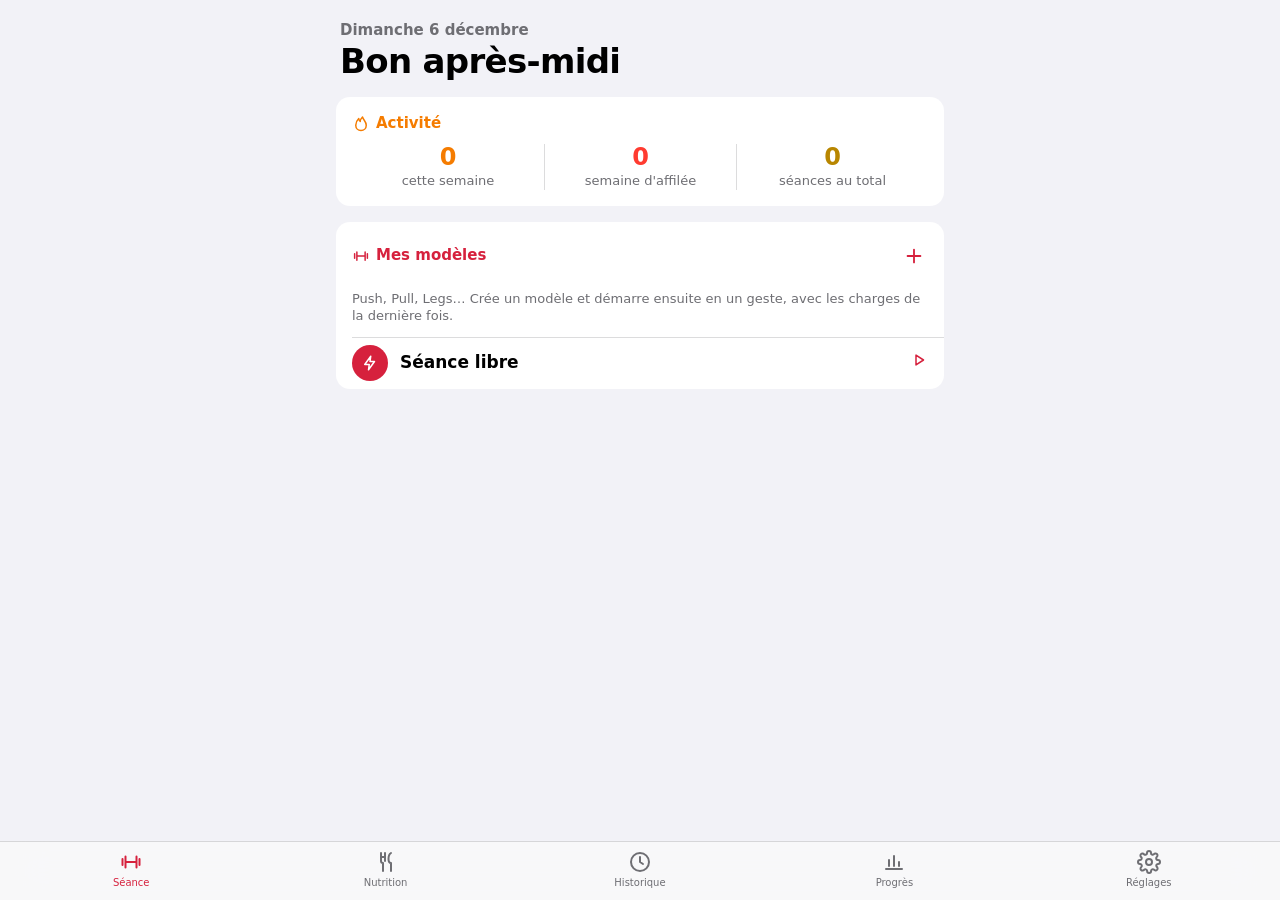
==== app/index.html @ 99da2cd0 "Add the Musculation web app in app/ Installable, offline web version of the workout side: templates," ====
<!doctype html>
<html lang="fr" data-theme="light">
<head>
  <meta charset="utf-8">
  <meta name="viewport" content="width=device-width, initial-scale=1, viewport-fit=cover">
  <title>Musculation</title>
  <meta name="description" content="Séances, progression et sauvegardes, sur ton téléphone.">
  <meta name="theme-color" content="#f2f2f7">
  <meta name="apple-mobile-web-app-capable" content="yes">
  <meta name="mobile-web-app-capable" content="yes">
  <meta name="apple-mobile-web-app-status-bar-style" content="default">
  <meta name="apple-mobile-web-app-title" content="Musculation">
  <link rel="manifest" href="manifest.webmanifest">
  <link rel="icon" href="icons/icon-192.png" type="image/png">
  <link rel="apple-touch-icon" href="icons/apple-touch-icon.png">
  <link rel="stylesheet" href="css/app.css">
  <script type="module" src="js/app.js"></script>
</head>
<body>
  <p class="loading">Chargement…</p>
  <noscript>Musculation a besoin de JavaScript.</noscript>
</body>
</html>
---- app/css/app.css ----
/* Light, grouped, Apple-style: system font, grouped background, white cards. */
:root {
  --bg: #f2f2f7;
  --card: #ffffff;
  --field: #f2f2f7;
  --ink: #000000;
  --secondary: #6e6e73;
  --tertiary: #c7c7cc;
  --separator: rgba(60, 60, 67, 0.18);
  --accent: #d6213d;
  --accent-soft: rgba(214, 33, 61, 0.12);
  --red: #ff3b30;
  --orange: #f57c00;
  --yellow-ink: #b88600;
  --green: #248a3d;
  --blue: #007aff;
  --purple: #8944ab;
  --bar: rgba(249, 249, 249, 0.82);
  --radius: 14px;
  --shadow-float: 0 8px 30px rgba(0, 0, 0, 0.12);
  color-scheme: light;
}

:root[data-theme="dark"] {
  --bg: #000000;
  --card: #1c1c1e;
  --field: #2c2c2e;
  --ink: #ffffff;
  --secondary: #98989f;
  --tertiary: #48484a;
  --separator: rgba(84, 84, 88, 0.6);
  --accent: #ff4d63;
  --accent-soft: rgba(255, 77, 99, 0.18);
  --orange: #ff9f0a;
  --yellow-ink: #ffd60a;
  --green: #30d158;
  --blue: #0a84ff;
  --purple: #bf5af2;
  --bar: rgba(22, 22, 24, 0.82);
  --shadow-float: 0 8px 30px rgba(0, 0, 0, 0.5);
  color-scheme: dark;
}

* { box-sizing: border-box; }

html { -webkit-text-size-adjust: 100%; }

body {
  margin: 0;
  background: var(--bg);
  color: var(--ink);
  font: 17px/1.35 -apple-system, BlinkMacSystemFont, "SF Pro Text", "Segoe UI", Roboto, system-ui, sans-serif;
  -webkit-font-smoothing: antialiased;
  -webkit-tap-highlight-color: transparent;
  min-height: 100dvh;
}

button, input, select { font: inherit; color: inherit; }
button { background: none; border: 0; padding: 0; cursor: pointer; }
button:disabled { opacity: 0.4; cursor: default; }
:focus-visible { outline: 3px solid var(--blue); outline-offset: 2px; border-radius: 8px; }

.icon { fill: none; stroke: currentColor; stroke-width: 2; stroke-linecap: round; stroke-linejoin: round; flex: none; }
.sr-only { position: absolute; width: 1px; height: 1px; overflow: hidden; clip: rect(0 0 0 0); white-space: nowrap; }
.loading { text-align: center; color: var(--secondary); margin-top: 40vh; }

main {
  max-width: 640px;
  margin: 0 auto;
  padding: calc(env(safe-area-inset-top) + 8px) 16px calc(env(safe-area-inset-bottom) + 150px);
}

.page { display: flex; flex-direction: column; gap: 16px; animation: appear 0.35s cubic-bezier(0.22, 1, 0.36, 1); }
@keyframes appear { from { opacity: 0; transform: translateY(6px); } }
@media (prefers-reduced-motion: reduce) { .page, .sheet, .backdrop, .toast { animation: none !important; transition: none !important; } }

/* Titles */
.large-title { padding: 12px 4px 0; }
.large-title h1 { font: 700 34px/1.15 -apple-system, BlinkMacSystemFont, "SF Pro Display", system-ui, sans-serif; letter-spacing: -0.02em; margin: 0; }
.subtitle { margin: 0 0 2px; color: var(--secondary); font-size: 15px; font-weight: 600; }
h3 { font-size: 17px; font-weight: 600; margin: 0; }
.headline { font-weight: 600; }
.caption { font-size: 13px; color: var(--secondary); }
.footnote { font-size: 13px; color: var(--secondary); margin: 0; }
.secondary { color: var(--secondary); }
.accent { color: var(--accent); }
.grow { flex: 1; min-width: 0; }
.pad { padding: 12px 16px; }
.stack { display: flex; flex-direction: column; gap: 12px; }

/* Cards and grouped lists */
.card {
  background: var(--card);
  border-radius: var(--radius);
  padding: 16px;
  display: flex;
  flex-direction: column;
  gap: 10px;
}
.card.list-card { padding: 12px 0 0; gap: 0; }
.card.list-card > .card-header, .card.list-card > p { padding-left: 16px; padding-right: 8px; }
.card-header { display: flex; align-items: center; justify-content: space-between; gap: 8px; min-height: 44px; }
.card-title { display: flex; align-items: center; gap: 6px; font-size: 15px; font-weight: 600; color: var(--accent); }
.card.reminder { flex-direction: row; align-items: center; gap: 12px; }

.group-title { margin: 8px 16px -8px; font-size: 13px; font-weight: 400; color: var(--secondary); text-transform: none; }
.group-footer { margin: -8px 16px 0; font-size: 13px; color: var(--secondary); }
.group { background: var(--card); border-radius: var(--radius); overflow: hidden; }

.row {
  display: flex;
  align-items: center;
  gap: 12px;
  min-height: 48px;
  padding: 8px 16px;
  width: 100%;
  text-align: left;
  position: relative;
}
.row + .row::before, .card .row::before, .group > * + .row::before {
  content: "";
  position: absolute;
  top: 0; left: 16px; right: 0;
  border-top: 0.5px solid var(--separator);
}
.card.list-card > .card-header + .row::before, .group > .row:first-child::before { display: none; }
.row-button:active { background: var(--field); }
.row-main { flex: 1; min-width: 0; display: flex; align-items: center; min-height: 44px; text-align: left; }
.row-text { display: flex; flex-direction: column; gap: 1px; min-width: 0; }
.row-text > * { overflow: hidden; text-overflow: ellipsis; white-space: nowrap; }
.row-icon { display: inline-flex; color: var(--accent); }
.chevron { color: var(--tertiary); display: inline-flex; }
.dot { width: 10px; height: 10px; border-radius: 50%; flex: none; }
.badge-icon { width: 36px; height: 36px; border-radius: 50%; background: var(--accent); color: #fff; display: inline-flex; align-items: center; justify-content: center; }

/* Stats */
.stats { display: grid; grid-template-columns: repeat(3, 1fr); text-align: center; }
.stats .stat + .stat { border-left: 0.5px solid var(--separator); }
.stat { display: flex; flex-direction: column; gap: 2px; padding: 0 4px; }
.stat-value { font: 700 24px/1.1 ui-rounded, "SF Pro Rounded", -apple-system, system-ui, sans-serif; font-variant-numeric: tabular-nums; }
.tiles { display: grid; grid-template-columns: 1fr 1fr; gap: 10px; }
.tile { background: var(--card); border-radius: var(--radius); padding: 14px; display: flex; flex-direction: column; gap: 4px; }

/* Buttons */
.button {
  display: inline-flex; align-items: center; justify-content: center; gap: 6px;
  min-height: 50px; padding: 0 20px; border-radius: 14px;
  background: var(--card); color: var(--accent); font-weight: 600; text-decoration: none;
}
.button.prominent { background: var(--accent); color: #fff; }
.button.destructive { color: var(--red); }
.button.small { min-height: 36px; padding: 0 14px; border-radius: 18px; font-size: 15px; }
.button:active { opacity: 0.7; }
.text-button { color: var(--accent); font-weight: 600; min-height: 44px; padding: 0 4px; }
.icon-button { min-width: 44px; min-height: 44px; display: inline-flex; align-items: center; justify-content: center; color: var(--accent); border-radius: 22px; }
.icon-button.danger { color: var(--red); }
.play { width: 44px; height: 44px; border-radius: 50%; background: var(--accent); color: #fff; display: inline-flex; align-items: center; justify-content: center; flex: none; }
.play .icon { fill: currentColor; }
.back-button { display: inline-flex; align-items: center; gap: 2px; color: var(--accent); min-height: 44px; margin-bottom: -12px; align-self: flex-start; }

/* Fields */
.field { width: 100%; border: 0; background: transparent; padding: 14px 16px; min-height: 48px; }
.field:focus { outline: none; }
.field.big { font-size: 28px; font-weight: 700; text-align: center; }
.field.search { background: var(--card); border-radius: 12px; }
.select { border: 0; background: transparent; color: var(--secondary); text-align: right; min-height: 44px; }
.switch { appearance: none; width: 51px; height: 31px; border-radius: 16px; background: var(--tertiary); position: relative; transition: background 0.2s; flex: none; margin: 0; }
.switch::after { content: ""; position: absolute; top: 2px; left: 2px; width: 27px; height: 27px; border-radius: 50%; background: #fff; box-shadow: 0 2px 4px rgba(0,0,0,.2); transition: transform 0.25s cubic-bezier(0.22, 1, 0.36, 1); }
.switch:checked { background: #34c759; }
.switch:checked::after { transform: translateX(20px); }

/* Workout */
.workout-header { padding: 12px 4px 0; }
.title-field { font: 700 28px/1.2 -apple-system, system-ui, sans-serif; border: 0; background: transparent; width: 100%; padding: 0; letter-spacing: -0.01em; }
.title-field:focus { outline: none; }
.exercise { padding: 12px 12px 6px; gap: 2px; }
.exercise .card-header { padding-left: 4px; }
.set-row { display: grid; grid-template-columns: 44px 1fr 72px 60px 44px; gap: 6px; align-items: center; min-height: 48px; padding: 0 2px; border-radius: 10px; transition: background 0.2s; }
.set-row.done { background: rgba(52, 199, 89, 0.14); }
.set-head { min-height: 24px; font-size: 12px; color: var(--secondary); font-weight: 600; text-align: center; }
.set-head span:nth-child(2) { text-align: left; }
.set-number { width: 32px; height: 32px; justify-self: center; border-radius: 16px; background: var(--field); font-weight: 600; font-size: 15px; }
.previous { font-size: 13px; color: var(--secondary); font-variant-numeric: tabular-nums; overflow: hidden; text-overflow: ellipsis; white-space: nowrap; }
.set-input { width: 100%; height: 38px; border: 0; border-radius: 10px; background: var(--field); text-align: center; font-weight: 600; font-variant-numeric: tabular-nums; -moz-appearance: textfield; }
.set-input::-webkit-inner-spin-button { -webkit-appearance: none; }
.set-input:focus { outline: 2px solid var(--accent); }
.check { width: 44px; height: 44px; display: inline-flex; align-items: center; justify-content: center; color: var(--tertiary); }
.check .icon { width: 30px; height: 30px; padding: 4px; border-radius: 50%; border: 2px solid currentColor; stroke-width: 3; }
.check.on { color: #34c759; }
.check.on .icon { background: #34c759; color: #fff; border-color: #34c759; }
.add-set { display: flex; align-items: center; justify-content: center; gap: 6px; color: var(--accent); font-weight: 600; font-size: 15px; min-height: 44px; border-radius: 10px; }
.workout-actions { display: flex; flex-direction: column; gap: 8px; margin-top: 8px; }
.template-item { display: flex; align-items: center; gap: 8px; padding: 8px 8px 8px 16px; flex-wrap: wrap; border-top: 0.5px solid var(--separator); }
.group > .template-item:first-child { border-top: 0; }
.steppers { display: flex; gap: 6px; }
.stepper { display: inline-flex; align-items: center; background: var(--field); border-radius: 10px; }
.stepper button { width: 36px; height: 36px; font-size: 20px; color: var(--accent); }
.stepper span { min-width: 22px; text-align: center; font-weight: 600; font-variant-numeric: tabular-nums; }
.set-index { width: 20px; text-align: center; }

/* Rest bar, floating above the tab bar */
.rest-bar {
  position: fixed; left: 12px; right: 12px; bottom: calc(env(safe-area-inset-bottom) + 72px);
  max-width: 616px; margin: 0 auto; z-index: 20;
  display: flex; align-items: center; gap: 8px; padding: 10px 10px 10px 16px;
  border-radius: 22px; color: #fff; background: var(--accent); overflow: hidden;
  box-shadow: var(--shadow-float);
}
.rest-progress { position: absolute; inset: 0; background: rgba(255, 255, 255, 0.18); transform-origin: left; transition: transform 0.25s linear; }
.rest-label { position: relative; font-size: 15px; opacity: 0.9; }
.rest-time { position: relative; flex: 1; font: 700 24px/1 ui-rounded, "SF Pro Rounded", system-ui, sans-serif; font-variant-numeric: tabular-nums; }
.rest-btn { position: relative; min-width: 44px; min-height: 40px; padding: 0 10px; border-radius: 20px; background: rgba(255, 255, 255, 0.22); color: #fff; font-weight: 600; font-size: 15px; }
.rest-btn.skip { background: #fff; color: var(--accent); }

/* Tab bar */
.tab-bar {
  position: fixed; left: 0; right: 0; bottom: 0; z-index: 10;
  display: flex; justify-content: space-around;
  padding: 6px 4px calc(env(safe-area-inset-bottom) + 4px);
  background: var(--bar);
  -webkit-backdrop-filter: saturate(180%) blur(20px);
  backdrop-filter: saturate(180%) blur(20px);
  border-top: 0.5px solid var(--separator);
}
.tab { flex: 1; max-width: 120px; display: flex; flex-direction: column; align-items: center; gap: 2px; font-size: 10px; font-weight: 500; color: var(--secondary); min-height: 48px; padding-top: 2px; position: relative; }
.tab.on { color: var(--accent); }
.tab.live::after { content: ""; position: absolute; top: 2px; right: calc(50% - 18px); width: 8px; height: 8px; border-radius: 50%; background: #34c759; }

/* Sheets */
.backdrop { position: fixed; inset: 0; z-index: 30; background: rgba(0, 0, 0, 0); transition: background 0.25s; display: flex; align-items: flex-end; justify-content: center; }
.backdrop.open { background: rgba(0, 0, 0, 0.35); }
.sheet {
  width: 100%; max-width: 640px; max-height: 92dvh; overflow: auto;
  background: var(--bg); border-radius: 14px 14px 0 0;
  padding: 0 16px calc(env(safe-area-inset-bottom) + 20px);
  transform: translateY(100%); transition: transform 0.35s cubic-bezier(0.22, 1, 0.36, 1);
}
.backdrop.open .sheet { transform: none; }
.sheet-header { position: sticky; top: 0; z-index: 1; background: var(--bg); display: grid; grid-template-columns: 1fr auto 1fr; align-items: center; padding: 8px 0; }
.sheet-header h2 { font-size: 17px; font-weight: 600; margin: 0; text-align: center; }
.sheet-header .text-button { justify-self: end; }
.sheet-header::before { content: ""; position: absolute; top: 5px; left: 50%; width: 36px; height: 5px; margin-left: -18px; border-radius: 3px; background: var(--tertiary); }

/* Charts */
.chart { width: 100%; height: auto; display: block; }
.chart-label { font-size: 10px; fill: var(--secondary); }

/* Toast */
.toast {
  position: fixed; left: 50%; top: calc(env(safe-area-inset-top) + 12px); z-index: 40;
  transform: translate(-50%, -20px); opacity: 0; transition: all 0.3s cubic-bezier(0.22, 1, 0.36, 1);
  background: var(--card); color: var(--ink); padding: 12px 18px; border-radius: 22px; font-weight: 600; font-size: 15px;
  box-shadow: var(--shadow-float); max-width: calc(100% - 32px);
}
.toast.show { opacity: 1; transform: translate(-50%, 0); }
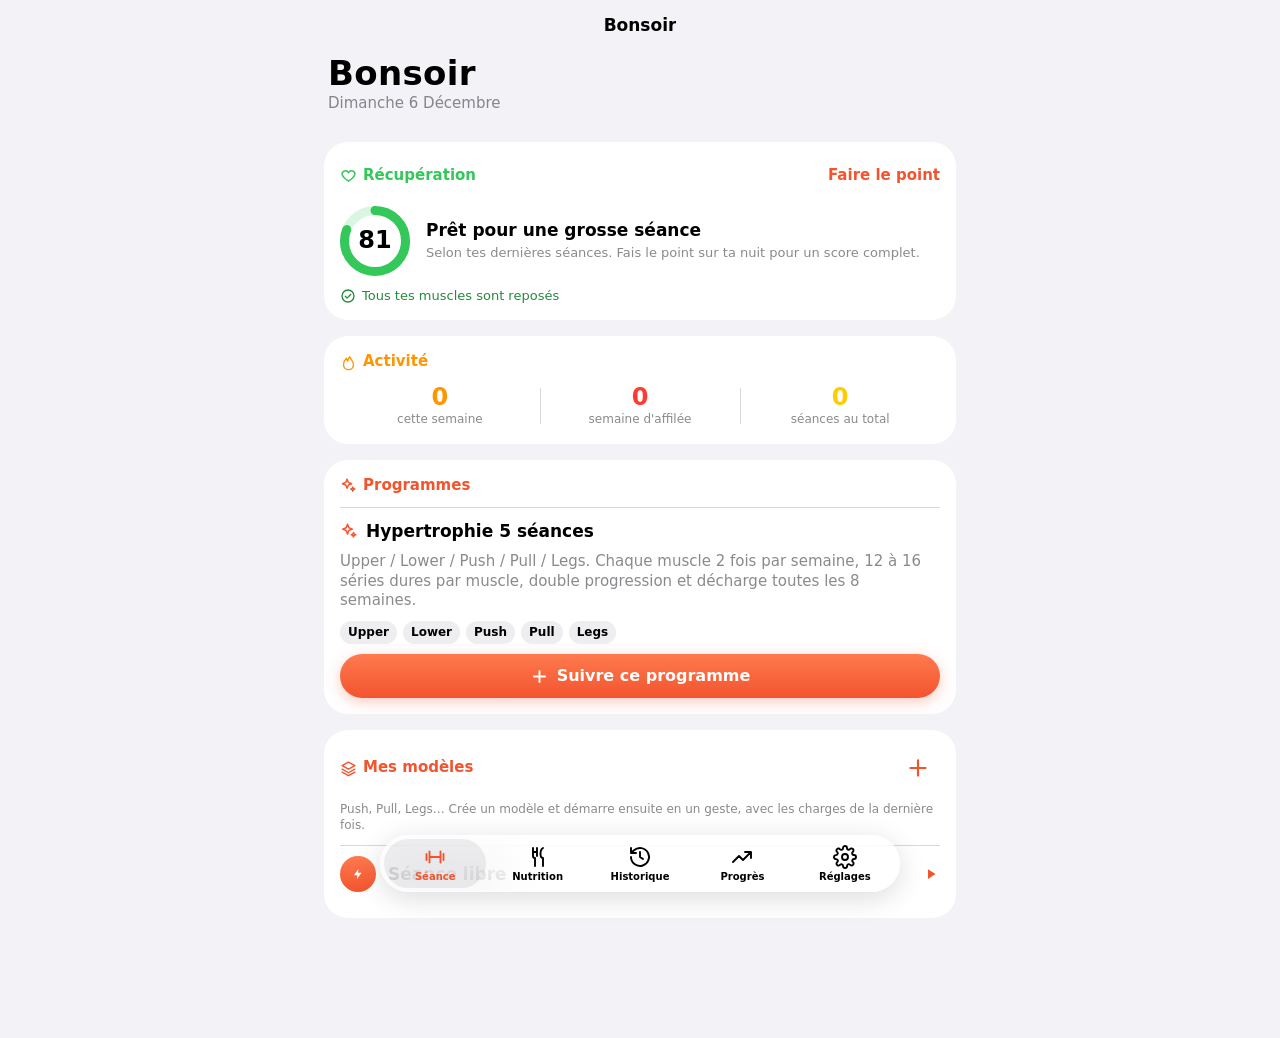
==== commit f65364e1: "Port the iPhone app v4.5.1 to the web app, with nutrition built in Same screens as the iPhone app: w" ====
--- a/app/index.html
+++ b/app/index.html
@@ -4,7 +4,7 @@
   <meta charset="utf-8">
   <meta name="viewport" content="width=device-width, initial-scale=1, viewport-fit=cover">
   <title>Musculation</title>
-  <meta name="description" content="Séances, progression et sauvegardes, sur ton téléphone.">
+  <meta name="description" content="Séances, progression, nutrition et sauvegardes, sur ton téléphone.">
   <meta name="theme-color" content="#f2f2f7">
   <meta name="apple-mobile-web-app-capable" content="yes">
   <meta name="mobile-web-app-capable" content="yes">
--- a/app/css/app.css
+++ b/app/css/app.css
@@ -1,255 +1,506 @@
-/* Light, grouped, Apple-style: system font, grouped background, white cards. */
+/* Apple style, light by default: grouped background, white cards, system font, Liquid Glass bars. */
 :root {
   --bg: #f2f2f7;
   --card: #ffffff;
-  --field: #f2f2f7;
+  --card-2: #f2f2f7;
+  --field: rgba(118, 118, 128, 0.12);
   --ink: #000000;
-  --secondary: #6e6e73;
-  --tertiary: #c7c7cc;
-  --separator: rgba(60, 60, 67, 0.18);
-  --accent: #d6213d;
-  --accent-soft: rgba(214, 33, 61, 0.12);
+  --secondary: rgba(60, 60, 67, 0.6);
+  --tertiary: rgba(60, 60, 67, 0.3);
+  --separator: rgba(60, 60, 67, 0.2);
+  --accent: #f2542e;
+  --accent-2: #ff7a4f;
+  --accent-soft: rgba(242, 84, 46, 0.12);
+  --accent-red: #d6213d;
   --red: #ff3b30;
-  --orange: #f57c00;
-  --yellow-ink: #b88600;
-  --green: #248a3d;
+  --orange: #ff9500;
+  --yellow: #ffcc00;
+  --green: #34c759;
+  --mint: #00c7be;
+  --teal: #30b0c7;
+  --cyan: #32ade6;
   --blue: #007aff;
-  --purple: #8944ab;
-  --bar: rgba(249, 249, 249, 0.82);
-  --radius: 14px;
-  --shadow-float: 0 8px 30px rgba(0, 0, 0, 0.12);
+  --indigo: #5856d6;
+  --purple: #af52de;
+  --pink: #ff2d55;
+  --brown: #a2845e;
+  --gray: #8e8e93;
+  --carbs: #db9400;
+  --green-ink: #248a3d;
+  --orange-ink: #c93400;
+  --glass: rgba(255, 255, 255, 0.72);
+  --glass-border: rgba(255, 255, 255, 0.6);
+  --shadow: 0 8px 32px rgba(0, 0, 0, 0.12);
+  --radius: 24px;
+  --rounded: ui-rounded, "SF Pro Rounded", -apple-system, BlinkMacSystemFont, system-ui, sans-serif;
   color-scheme: light;
 }
 
 :root[data-theme="dark"] {
   --bg: #000000;
   --card: #1c1c1e;
-  --field: #2c2c2e;
+  --card-2: #2c2c2e;
+  --field: rgba(118, 118, 128, 0.24);
   --ink: #ffffff;
-  --secondary: #98989f;
-  --tertiary: #48484a;
-  --separator: rgba(84, 84, 88, 0.6);
-  --accent: #ff4d63;
-  --accent-soft: rgba(255, 77, 99, 0.18);
+  --secondary: rgba(235, 235, 245, 0.6);
+  --tertiary: rgba(235, 235, 245, 0.3);
+  --separator: rgba(84, 84, 88, 0.65);
+  --accent: #ff734a;
+  --accent-2: #ff9470;
+  --accent-soft: rgba(255, 115, 74, 0.18);
+  --red: #ff453a;
   --orange: #ff9f0a;
-  --yellow-ink: #ffd60a;
+  --yellow: #ffd60a;
   --green: #30d158;
+  --mint: #63e6e2;
+  --teal: #40c8e0;
+  --cyan: #64d2ff;
   --blue: #0a84ff;
+  --indigo: #5e5ce6;
   --purple: #bf5af2;
-  --bar: rgba(22, 22, 24, 0.82);
-  --shadow-float: 0 8px 30px rgba(0, 0, 0, 0.5);
+  --pink: #ff375f;
+  --brown: #ac8e68;
+  --gray: #98989d;
+  --carbs: #ffd60a;
+  --green-ink: #30d158;
+  --orange-ink: #ff9f0a;
+  --glass: rgba(30, 30, 32, 0.72);
+  --glass-border: rgba(255, 255, 255, 0.08);
+  --shadow: 0 8px 32px rgba(0, 0, 0, 0.5);
   color-scheme: dark;
 }
 
 * { box-sizing: border-box; }
-
 html { -webkit-text-size-adjust: 100%; }
-
 body {
   margin: 0;
   background: var(--bg);
   color: var(--ink);
-  font: 17px/1.35 -apple-system, BlinkMacSystemFont, "SF Pro Text", "Segoe UI", Roboto, system-ui, sans-serif;
+  font: 17px/1.3 -apple-system, BlinkMacSystemFont, "SF Pro Text", "Segoe UI", Roboto, system-ui, sans-serif;
   -webkit-font-smoothing: antialiased;
   -webkit-tap-highlight-color: transparent;
   min-height: 100dvh;
-}
-
-button, input, select { font: inherit; color: inherit; }
-button { background: none; border: 0; padding: 0; cursor: pointer; }
-button:disabled { opacity: 0.4; cursor: default; }
-:focus-visible { outline: 3px solid var(--blue); outline-offset: 2px; border-radius: 8px; }
-
-.icon { fill: none; stroke: currentColor; stroke-width: 2; stroke-linecap: round; stroke-linejoin: round; flex: none; }
+  overscroll-behavior-y: none;
+}
+button, input, select, textarea { font: inherit; color: inherit; }
+button { background: none; border: 0; padding: 0; cursor: pointer; touch-action: manipulation; }
+button:disabled, .disabled { opacity: 0.35; cursor: default; pointer-events: none; }
+a { color: var(--accent); }
+:focus-visible { outline: 3px solid var(--blue); outline-offset: 2px; }
+.icon { fill: none; stroke: currentColor; stroke-width: 2; stroke-linecap: round; stroke-linejoin: round; flex: none; display: block; }
+.icon.filled { fill: currentColor; stroke: none; }
 .sr-only { position: absolute; width: 1px; height: 1px; overflow: hidden; clip: rect(0 0 0 0); white-space: nowrap; }
 .loading { text-align: center; color: var(--secondary); margin-top: 40vh; }
 
-main {
-  max-width: 640px;
-  margin: 0 auto;
-  padding: calc(env(safe-area-inset-top) + 8px) 16px calc(env(safe-area-inset-bottom) + 150px);
-}
-
-.page { display: flex; flex-direction: column; gap: 16px; animation: appear 0.35s cubic-bezier(0.22, 1, 0.36, 1); }
-@keyframes appear { from { opacity: 0; transform: translateY(6px); } }
-@media (prefers-reduced-motion: reduce) { .page, .sheet, .backdrop, .toast { animation: none !important; transition: none !important; } }
-
-/* Titles */
-.large-title { padding: 12px 4px 0; }
-.large-title h1 { font: 700 34px/1.15 -apple-system, BlinkMacSystemFont, "SF Pro Display", system-ui, sans-serif; letter-spacing: -0.02em; margin: 0; }
-.subtitle { margin: 0 0 2px; color: var(--secondary); font-size: 15px; font-weight: 600; }
-h3 { font-size: 17px; font-weight: 600; margin: 0; }
-.headline { font-weight: 600; }
-.caption { font-size: 13px; color: var(--secondary); }
-.footnote { font-size: 13px; color: var(--secondary); margin: 0; }
+/* Typography */
+.large-title { font: 700 34px/1.12 -apple-system, BlinkMacSystemFont, "SF Pro Display", system-ui, sans-serif; letter-spacing: 0.01em; margin: 0; }
+.title1 { font-size: 28px; font-weight: 700; line-height: 1.15; margin: 0; }
+.title2 { font-size: 22px; font-weight: 700; line-height: 1.2; margin: 0; }
+.title3 { font-size: 20px; font-weight: 600; margin: 0; }
+.headline { font-size: 17px; font-weight: 600; }
+.subheadline { font-size: 15px; }
+.callout { font-size: 16px; }
+.footnote { font-size: 13px; }
+.caption { font-size: 12px; }
+.caption2 { font-size: 11px; }
+.semibold { font-weight: 600; }
+.bold { font-weight: 700; }
 .secondary { color: var(--secondary); }
+.tertiary { color: var(--tertiary); }
 .accent { color: var(--accent); }
+.mono { font-variant-numeric: tabular-nums; }
+.rounded { font-family: var(--rounded); }
+.display { font-family: var(--rounded); font-weight: 700; font-variant-numeric: tabular-nums; line-height: 1.05; }
+.italic { font-style: italic; }
+.center { text-align: center; }
+.nowrap { white-space: nowrap; }
+.ellipsis { overflow: hidden; text-overflow: ellipsis; white-space: nowrap; min-width: 0; }
+.clamp2 { display: -webkit-box; -webkit-line-clamp: 2; -webkit-box-orient: vertical; overflow: hidden; }
+p { margin: 0; }
+
+/* Layout helpers */
+.hstack { display: flex; align-items: center; gap: 8px; min-width: 0; }
+.hstack.top { align-items: flex-start; }
+.hstack.base { align-items: baseline; }
+.vstack { display: flex; flex-direction: column; gap: 8px; min-width: 0; }
+.spacer { flex: 1; min-width: 0; }
 .grow { flex: 1; min-width: 0; }
-.pad { padding: 12px 16px; }
-.stack { display: flex; flex-direction: column; gap: 12px; }
-
-/* Cards and grouped lists */
-.card {
-  background: var(--card);
-  border-radius: var(--radius);
-  padding: 16px;
-  display: flex;
-  flex-direction: column;
-  gap: 10px;
-}
-.card.list-card { padding: 12px 0 0; gap: 0; }
-.card.list-card > .card-header, .card.list-card > p { padding-left: 16px; padding-right: 8px; }
-.card-header { display: flex; align-items: center; justify-content: space-between; gap: 8px; min-height: 44px; }
-.card-title { display: flex; align-items: center; gap: 6px; font-size: 15px; font-weight: 600; color: var(--accent); }
-.card.reminder { flex-direction: row; align-items: center; gap: 12px; }
-
-.group-title { margin: 8px 16px -8px; font-size: 13px; font-weight: 400; color: var(--secondary); text-transform: none; }
-.group-footer { margin: -8px 16px 0; font-size: 13px; color: var(--secondary); }
-.group { background: var(--card); border-radius: var(--radius); overflow: hidden; }
-
-.row {
-  display: flex;
-  align-items: center;
-  gap: 12px;
-  min-height: 48px;
-  padding: 8px 16px;
-  width: 100%;
-  text-align: left;
-  position: relative;
-}
-.row + .row::before, .card .row::before, .group > * + .row::before {
-  content: "";
-  position: absolute;
-  top: 0; left: 16px; right: 0;
-  border-top: 0.5px solid var(--separator);
-}
-.card.list-card > .card-header + .row::before, .group > .row:first-child::before { display: none; }
-.row-button:active { background: var(--field); }
-.row-main { flex: 1; min-width: 0; display: flex; align-items: center; min-height: 44px; text-align: left; }
-.row-text { display: flex; flex-direction: column; gap: 1px; min-width: 0; }
-.row-text > * { overflow: hidden; text-overflow: ellipsis; white-space: nowrap; }
-.row-icon { display: inline-flex; color: var(--accent); }
-.chevron { color: var(--tertiary); display: inline-flex; }
-.dot { width: 10px; height: 10px; border-radius: 50%; flex: none; }
-.badge-icon { width: 36px; height: 36px; border-radius: 50%; background: var(--accent); color: #fff; display: inline-flex; align-items: center; justify-content: center; }
+.wrap { flex-wrap: wrap; }
+.gap2 { gap: 2px; } .gap4 { gap: 4px; } .gap6 { gap: 6px; } .gap10 { gap: 10px; } .gap12 { gap: 12px; } .gap14 { gap: 14px; } .gap16 { gap: 16px; } .gap20 { gap: 20px; }
+.scroll-x { display: flex; gap: 8px; overflow-x: auto; scrollbar-width: none; margin: 0 -16px; padding: 2px 16px; }
+.scroll-x::-webkit-scrollbar { display: none; }
+.grid2 { display: grid; grid-template-columns: 1fr 1fr; gap: 12px; }
+.grid3 { display: grid; grid-template-columns: repeat(3, 1fr); gap: 10px; }
+
+/* Screens */
+#app { min-height: 100dvh; }
+.screen { max-width: 680px; margin: 0 auto; padding: 0 16px calc(env(safe-area-inset-bottom) + 120px); }
+.screen.has-bottom { padding-bottom: calc(env(safe-area-inset-bottom) + 190px); }
+.screen-body { display: flex; flex-direction: column; gap: 16px; }
+.screen-body.list { gap: 0; }
+.nav-bar {
+  position: sticky; top: 0; z-index: 15;
+  display: grid; grid-template-columns: minmax(0, 1fr) auto minmax(0, 1fr); align-items: center; gap: 8px;
+  margin: 0 -16px; padding: calc(env(safe-area-inset-top) + 4px) 12px 4px; min-height: calc(env(safe-area-inset-top) + 52px);
+  transition: background 0.2s, border-color 0.2s;
+  border-bottom: 0.5px solid transparent;
+}
+.nav-bar.scrolled { background: var(--glass); -webkit-backdrop-filter: saturate(180%) blur(20px); backdrop-filter: saturate(180%) blur(20px); border-bottom-color: var(--separator); }
+.nav-bar .nav-title { font-size: 17px; font-weight: 600; text-align: center; white-space: nowrap; overflow: hidden; text-overflow: ellipsis; max-width: 60vw; opacity: 1; transition: opacity 0.2s; }
+.nav-bar.large .nav-title { opacity: 0; }
+.nav-bar.large.scrolled .nav-title { opacity: 1; }
+.nav-left, .nav-right { display: flex; align-items: center; gap: 4px; min-width: 0; }
+.nav-right { justify-content: flex-end; }
+.title-block { padding: 2px 4px 12px; }
+.title-block .subtitle { color: var(--secondary); font-size: 15px; margin-top: 2px; }
+.back-button { display: inline-flex; align-items: center; gap: 0; color: var(--accent); min-height: 44px; padding-right: 8px; font-size: 17px; max-width: 100%; }
+.back-button span { overflow: hidden; text-overflow: ellipsis; white-space: nowrap; }
+.bar-button { color: var(--accent); font-size: 17px; min-height: 44px; min-width: 44px; padding: 0 8px; display: inline-flex; align-items: center; justify-content: center; gap: 4px; white-space: nowrap; }
+.bar-button.bold { font-weight: 600; }
+.bar-button.glass { background: var(--glass); -webkit-backdrop-filter: blur(20px); backdrop-filter: blur(20px); border-radius: 22px; box-shadow: 0 1px 6px rgba(0,0,0,.08); }
+.bar-button.round { width: 44px; padding: 0; border-radius: 50%; }
+.bottom-inset {
+  position: fixed; left: 0; right: 0; bottom: calc(env(safe-area-inset-bottom) + 76px); z-index: 12;
+  max-width: 680px; margin: 0 auto; padding: 0 16px 8px; display: flex; flex-direction: column; gap: 10px; align-items: stretch;
+  pointer-events: none;
+}
+.bottom-inset > * { pointer-events: auto; }
+.page-in { animation: page-in 0.35s cubic-bezier(0.22, 1, 0.36, 1); }
+@keyframes page-in { from { opacity: 0; transform: translateX(24px); } }
+.fade-in { animation: fade-in 0.3s ease-out; }
+@keyframes fade-in { from { opacity: 0; } }
+
+/* Cards (Health / Fitness style) */
+.card { background: var(--card); border-radius: var(--radius); padding: 16px; display: flex; flex-direction: column; gap: 12px; min-width: 0; }
+.card.tight { gap: 0; }
+.card.press { transition: transform 0.15s; text-align: left; width: 100%; }
+.card.press:active { transform: scale(0.98); }
+.card-title { display: inline-flex; align-items: center; gap: 6px; font-size: 15px; font-weight: 600; color: var(--accent); }
+.card-title .icon { width: 17px; height: 17px; }
+.divider { height: 0.5px; background: var(--separator); flex: none; align-self: stretch; }
+.vdivider { width: 0.5px; background: var(--separator); align-self: stretch; margin: 4px 0; }
+
+/* Inset grouped lists (Form, List) */
+.section { margin-bottom: 22px; }
+.section-header { display: flex; align-items: baseline; justify-content: space-between; gap: 8px; margin: 0 16px 6px; font-size: 13px; color: var(--secondary); text-transform: uppercase; letter-spacing: 0.02em; }
+.section-header.plain { text-transform: none; letter-spacing: 0; font-size: 15px; }
+.section-header.big { text-transform: none; letter-spacing: 0; font-size: 20px; font-weight: 700; color: var(--ink); margin: 8px 4px 8px; }
+.section-footer { margin: 6px 16px 0; font-size: 13px; color: var(--secondary); line-height: 1.35; }
+.list-group { background: var(--card); border-radius: var(--radius); overflow: hidden; }
+.list-group.clear { background: transparent; }
+.cell {
+  position: relative; display: flex; align-items: center; gap: 12px;
+  min-height: 48px; padding: 10px 16px; width: 100%; text-align: left; background: var(--card);
+}
+.cell.tall { padding-top: 12px; padding-bottom: 12px; }
+.cell.top { align-items: flex-start; }
+.cell + .cell::before, .cell + .swipe::before, .swipe + .cell::before, .swipe + .swipe::before, .list-group > * + .cell::before {
+  content: ""; position: absolute; top: 0; left: var(--inset, 16px); right: 0; border-top: 0.5px solid var(--separator); z-index: 1;
+}
+.list-group > .cell:first-child::before { display: none; }
+.cell.indent { --inset: 60px; }
+button.cell:active, .cell.tap:active, label.cell:active { background: var(--card-2); }
+.cell-label { flex: 1; min-width: 0; display: flex; flex-direction: column; gap: 2px; }
+.cell-value { color: var(--secondary); text-align: right; flex: none; max-width: 60%; font-variant-numeric: tabular-nums; }
+.cell.destructive { color: var(--red); }
+.cell.action { color: var(--accent); }
+.cell .icon-tile { width: 30px; height: 30px; border-radius: 8px; display: inline-flex; align-items: center; justify-content: center; color: #fff; flex: none; }
+.cell .icon-tile .icon { width: 18px; height: 18px; }
+.chev { color: var(--tertiary); flex: none; }
+.chev .icon { width: 14px; height: 14px; stroke-width: 2.6; }
+.lead-icon { color: var(--accent); flex: none; display: inline-flex; }
+.lead-icon .icon { width: 22px; height: 22px; }
+
+/* Swipe to delete */
+.swipe { position: relative; overflow: hidden; background: var(--red); }
+.swipe > .swipe-content { position: relative; z-index: 1; transition: transform 0.25s cubic-bezier(0.22, 1, 0.36, 1); background: var(--card); touch-action: pan-y; }
+.swipe > .swipe-content.dragging { transition: none; }
+.swipe > .swipe-action { position: absolute; right: 0; top: 0; bottom: 0; width: 96px; color: #fff; font-weight: 600; font-size: 15px; display: flex; align-items: center; justify-content: center; }
+.swipe > .swipe-action.left { left: 0; right: auto; background: var(--teal); }
+
+/* Controls */
+.field { width: 100%; border: 0; background: transparent; padding: 0; min-height: 28px; outline: none; }
+.field::placeholder { color: var(--tertiary); }
+.field.right { text-align: right; }
+.field.big { font-size: 22px; font-weight: 600; }
+textarea.field { resize: none; min-height: 60px; line-height: 1.35; }
+.boxed { background: var(--field); border-radius: 10px; padding: 8px 10px; border: 0; outline: none; }
+.boxed:focus { box-shadow: 0 0 0 2px var(--accent); }
+.search-field { display: flex; align-items: center; gap: 6px; background: var(--field); border-radius: 12px; padding: 0 10px; min-height: 38px; color: var(--secondary); }
+.search-field input { flex: 1; border: 0; background: transparent; outline: none; color: var(--ink); min-height: 38px; font-size: 17px; }
+.search-field .icon { width: 18px; height: 18px; }
+.select-wrap { position: relative; display: inline-flex; align-items: center; gap: 4px; color: var(--secondary); max-width: 62%; }
+.select-wrap select { position: absolute; inset: 0; opacity: 0; width: 100%; font-size: 16px; }
+.select-wrap .select-label { overflow: hidden; text-overflow: ellipsis; white-space: nowrap; }
+.select-wrap .icon { width: 13px; height: 13px; stroke-width: 2.4; }
+.select-wrap.accent { color: var(--accent); }
+.switch { appearance: none; -webkit-appearance: none; width: 51px; height: 31px; border-radius: 16px; background: var(--field); position: relative; transition: background 0.2s; flex: none; margin: 0; cursor: pointer; }
+.switch::after { content: ""; position: absolute; top: 2px; left: 2px; width: 27px; height: 27px; border-radius: 50%; background: #fff; box-shadow: 0 3px 8px rgba(0,0,0,.15), 0 1px 1px rgba(0,0,0,.16); transition: transform 0.25s cubic-bezier(0.22, 1, 0.36, 1); }
+.switch:checked { background: var(--green); }
+.switch:checked::after { transform: translateX(20px); }
+.stepper { display: inline-flex; align-items: center; background: var(--field); border-radius: 9px; height: 32px; flex: none; }
+.stepper button { width: 46px; height: 32px; display: inline-flex; align-items: center; justify-content: center; color: var(--ink); }
+.stepper button .icon { width: 16px; height: 16px; stroke-width: 2.4; }
+.stepper .sep { width: 0.5px; height: 18px; background: var(--separator); }
+.segmented { display: grid; grid-auto-flow: column; grid-auto-columns: 1fr; background: var(--field); border-radius: 10px; padding: 2px; gap: 2px; min-height: 34px; }
+.segmented button { border-radius: 8px; font-size: 13px; font-weight: 500; padding: 4px 6px; min-height: 30px; white-space: nowrap; overflow: hidden; text-overflow: ellipsis; transition: background 0.2s; }
+.segmented button.on { background: var(--card); box-shadow: 0 3px 8px rgba(0,0,0,.12), 0 1px 1px rgba(0,0,0,.04); font-weight: 600; }
+:root[data-theme="dark"] .segmented button.on { background: #636366; }
+.segmented.big { min-height: 40px; }
+.segmented.big button { font-size: 14px; }
+.chip { display: inline-flex; align-items: center; gap: 5px; padding: 7px 12px; border-radius: 999px; background: var(--field); font-size: 15px; font-weight: 600; white-space: nowrap; flex: none; transition: transform 0.15s; }
+.chip:active { transform: scale(0.95); }
+.chip.on { background: var(--accent); color: #fff; }
+.chip.small { padding: 6px 10px; font-size: 13px; font-weight: 500; }
+.chip .icon { width: 14px; height: 14px; }
+.tag { display: inline-flex; align-items: center; gap: 4px; padding: 4px 8px; border-radius: 999px; font-size: 12px; font-weight: 600; }
+
+/* Buttons */
+.btn {
+  display: inline-flex; align-items: center; justify-content: center; gap: 8px;
+  min-height: 50px; padding: 0 20px; border-radius: 999px; font-weight: 600; font-size: 17px; text-decoration: none;
+  transition: transform 0.15s, opacity 0.15s; width: 100%;
+}
+.btn:active { transform: scale(0.97); }
+.btn .icon { width: 19px; height: 19px; stroke-width: 2.4; }
+.btn.primary { color: #fff; background: linear-gradient(180deg, var(--accent-2), var(--accent)); box-shadow: 0 4px 14px rgba(242, 84, 46, 0.3); }
+.btn.glass { background: var(--glass); -webkit-backdrop-filter: saturate(180%) blur(20px); backdrop-filter: saturate(180%) blur(20px); color: var(--accent); box-shadow: 0 2px 14px rgba(0,0,0,.1); border: 0.5px solid var(--glass-border); }
+.btn.tinted { background: var(--accent-soft); color: var(--accent); }
+.btn.plain { background: var(--field); color: var(--accent); }
+.btn.small { min-height: 34px; padding: 0 14px; font-size: 15px; width: auto; }
+.btn.medium { min-height: 44px; font-size: 16px; }
+.btn.auto { width: auto; }
+.btn.destructive { color: var(--red); }
+.btn-row { display: flex; gap: 10px; align-items: center; }
+.text-btn { color: var(--accent); font-weight: 600; font-size: 15px; min-height: 36px; display: inline-flex; align-items: center; gap: 6px; }
+.text-btn .icon { width: 17px; height: 17px; }
+.icon-btn { min-width: 44px; min-height: 44px; display: inline-flex; align-items: center; justify-content: center; color: var(--accent); border-radius: 50%; flex: none; }
+.icon-btn .icon { width: 24px; height: 24px; }
+.icon-btn.sm .icon { width: 20px; height: 20px; }
+.circle-btn { width: 36px; height: 36px; border-radius: 50%; display: inline-flex; align-items: center; justify-content: center; color: #fff; background: linear-gradient(180deg, var(--accent-2), var(--accent)); flex: none; transition: transform 0.15s; }
+.circle-btn:active { transform: scale(0.92); }
+.circle-btn .icon { width: 16px; height: 16px; }
+.circle-btn .icon.filled { width: 14px; height: 14px; }
+.glass-circle { width: 44px; height: 44px; border-radius: 50%; display: inline-flex; align-items: center; justify-content: center; color: var(--accent); background: var(--field); flex: none; }
+.glass-circle .icon { width: 20px; height: 20px; stroke-width: 2.4; }
+.press { transition: transform 0.15s; }
+.press:active { transform: scale(0.94); }
+
+/* Icons for muscles and exercises */
+.muscle-icon { display: inline-flex; align-items: center; justify-content: center; color: #fff; flex: none; }
+.muscle-icon .icon { width: 55%; height: 55%; stroke-width: 2.2; }
+.thumb { flex: none; background: #fff; overflow: hidden; display: inline-flex; align-items: center; justify-content: center; box-shadow: inset 0 0 0 0.5px rgba(0,0,0,.08); }
+.thumb img { width: 100%; height: 100%; object-fit: cover; display: block; }
+.anim { position: relative; background: #fff; border-radius: 16px; overflow: hidden; aspect-ratio: 3 / 2; display: flex; align-items: center; justify-content: center; color: #8e8e93; }
+.anim img { position: absolute; inset: 0; width: 100%; height: 100%; object-fit: contain; transition: opacity 0.35s ease-in-out; }
+.grade { display: inline-flex; align-items: center; justify-content: center; color: #fff; font-family: var(--rounded); font-weight: 800; flex: none; }
+
+/* Rings and bars */
+.ring { position: relative; flex: none; display: inline-flex; align-items: center; justify-content: center; }
+.ring svg { position: absolute; inset: 0; width: 100%; height: 100%; transform: rotate(-90deg); overflow: visible; }
+.ring circle { fill: none; stroke-linecap: round; transition: stroke-dashoffset 0.9s cubic-bezier(0.22, 1, 0.36, 1); }
+.ring .ring-center { position: relative; text-align: center; display: flex; flex-direction: column; align-items: center; }
+.bar { position: relative; height: 6px; border-radius: 999px; overflow: hidden; }
+.bar > i { position: absolute; left: 0; top: 0; bottom: 0; border-radius: 999px; transition: width 0.9s cubic-bezier(0.22, 1, 0.36, 1); }
+.mix { display: flex; gap: 2px; height: 4px; }
+.mix i { border-radius: 999px; }
 
 /* Stats */
-.stats { display: grid; grid-template-columns: repeat(3, 1fr); text-align: center; }
-.stats .stat + .stat { border-left: 0.5px solid var(--separator); }
-.stat { display: flex; flex-direction: column; gap: 2px; padding: 0 4px; }
-.stat-value { font: 700 24px/1.1 ui-rounded, "SF Pro Rounded", -apple-system, system-ui, sans-serif; font-variant-numeric: tabular-nums; }
-.tiles { display: grid; grid-template-columns: 1fr 1fr; gap: 10px; }
-.tile { background: var(--card); border-radius: var(--radius); padding: 14px; display: flex; flex-direction: column; gap: 4px; }
-
-/* Buttons */
-.button {
-  display: inline-flex; align-items: center; justify-content: center; gap: 6px;
-  min-height: 50px; padding: 0 20px; border-radius: 14px;
-  background: var(--card); color: var(--accent); font-weight: 600; text-decoration: none;
-}
-.button.prominent { background: var(--accent); color: #fff; }
-.button.destructive { color: var(--red); }
-.button.small { min-height: 36px; padding: 0 14px; border-radius: 18px; font-size: 15px; }
-.button:active { opacity: 0.7; }
-.text-button { color: var(--accent); font-weight: 600; min-height: 44px; padding: 0 4px; }
-.icon-button { min-width: 44px; min-height: 44px; display: inline-flex; align-items: center; justify-content: center; color: var(--accent); border-radius: 22px; }
-.icon-button.danger { color: var(--red); }
-.play { width: 44px; height: 44px; border-radius: 50%; background: var(--accent); color: #fff; display: inline-flex; align-items: center; justify-content: center; flex: none; }
-.play .icon { fill: currentColor; }
-.back-button { display: inline-flex; align-items: center; gap: 2px; color: var(--accent); min-height: 44px; margin-bottom: -12px; align-self: flex-start; }
-
-/* Fields */
-.field { width: 100%; border: 0; background: transparent; padding: 14px 16px; min-height: 48px; }
-.field:focus { outline: none; }
-.field.big { font-size: 28px; font-weight: 700; text-align: center; }
-.field.search { background: var(--card); border-radius: 12px; }
-.select { border: 0; background: transparent; color: var(--secondary); text-align: right; min-height: 44px; }
-.switch { appearance: none; width: 51px; height: 31px; border-radius: 16px; background: var(--tertiary); position: relative; transition: background 0.2s; flex: none; margin: 0; }
-.switch::after { content: ""; position: absolute; top: 2px; left: 2px; width: 27px; height: 27px; border-radius: 50%; background: #fff; box-shadow: 0 2px 4px rgba(0,0,0,.2); transition: transform 0.25s cubic-bezier(0.22, 1, 0.36, 1); }
-.switch:checked { background: #34c759; }
-.switch:checked::after { transform: translateX(20px); }
-
-/* Workout */
-.workout-header { padding: 12px 4px 0; }
-.title-field { font: 700 28px/1.2 -apple-system, system-ui, sans-serif; border: 0; background: transparent; width: 100%; padding: 0; letter-spacing: -0.01em; }
-.title-field:focus { outline: none; }
-.exercise { padding: 12px 12px 6px; gap: 2px; }
-.exercise .card-header { padding-left: 4px; }
-.set-row { display: grid; grid-template-columns: 44px 1fr 72px 60px 44px; gap: 6px; align-items: center; min-height: 48px; padding: 0 2px; border-radius: 10px; transition: background 0.2s; }
+.stat-row { display: flex; align-items: center; }
+.stat-item { flex: 1; text-align: center; display: flex; flex-direction: column; gap: 2px; min-width: 0; }
+.stat-tile { background: var(--card); border-radius: var(--radius); padding: 14px; display: flex; flex-direction: column; gap: 6px; min-width: 0; }
+.stat-tile .icon { width: 18px; height: 18px; stroke-width: 2.3; }
+
+/* Program card */
+.program-card { background: linear-gradient(160deg, var(--accent-2), var(--accent) 55%, #e2402a); color: #fff; border-radius: var(--radius); padding: 18px; display: flex; flex-direction: column; gap: 14px; }
+.program-card .pill { background: rgba(255,255,255,.25); border-radius: 999px; padding: 4px 8px; }
+.program-card .session-chip { background: rgba(255,255,255,.18); color: #fff; border-radius: 999px; padding: 7px 12px; font-size: 12px; font-weight: 700; white-space: nowrap; flex: none; }
+.program-card .session-chip.next { background: rgba(255,255,255,.4); }
+.program-card .play-big { width: 64px; height: 64px; border-radius: 50%; background: #fff; color: var(--accent-red); display: inline-flex; align-items: center; justify-content: center; flex: none; transition: transform 0.15s; }
+.program-card .play-big:active { transform: scale(0.92); }
+.program-card .play-big .icon { width: 24px; height: 24px; }
+
+/* Active workout */
+.workout-head { background: var(--card); border-radius: var(--radius); padding: 16px; display: flex; flex-direction: column; gap: 14px; }
+.workout-head .title-input { font-size: 22px; font-weight: 700; border: 0; background: transparent; outline: none; padding: 0; width: 100%; }
+.progress-line { height: 4px; background: var(--field); border-radius: 999px; overflow: hidden; }
+.progress-line i { display: block; height: 100%; background: var(--accent); border-radius: 999px; transition: width 0.4s cubic-bezier(0.22, 1, 0.36, 1); }
+.ex-section { margin-bottom: 18px; }
+.ex-header { display: flex; align-items: center; gap: 10px; padding: 0 4px 6px 16px; }
+.ex-header .ex-name { font-size: 17px; font-weight: 600; }
+.superset-label { display: inline-flex; align-items: center; gap: 3px; font-size: 11px; font-weight: 700; color: var(--purple); }
+.superset-label .icon { width: 12px; height: 12px; stroke-width: 2.6; }
+.ex-footer { margin: 6px 16px 0; display: flex; flex-direction: column; gap: 4px; font-size: 13px; color: var(--secondary); }
+.ex-footer .line { display: flex; gap: 6px; align-items: flex-start; }
+.ex-footer .icon { width: 14px; height: 14px; margin-top: 1px; }
+.ex-footer .green { color: var(--green-ink); }
+.set-grid { display: grid; grid-template-columns: 30px minmax(0, 1fr) 72px 54px 38px 44px; gap: 8px; align-items: center; }
+.set-head { padding: 8px 16px 2px; font-size: 12px; font-weight: 600; color: var(--secondary); }
+.set-head > span:nth-child(n + 3) { text-align: center; }
+.set-head .icon { width: 14px; height: 14px; justify-self: center; stroke-width: 2.6; }
+.set-row { padding: 4px 16px; min-height: 50px; transition: background 0.25s; }
 .set-row.done { background: rgba(52, 199, 89, 0.14); }
-.set-head { min-height: 24px; font-size: 12px; color: var(--secondary); font-weight: 600; text-align: center; }
-.set-head span:nth-child(2) { text-align: left; }
-.set-number { width: 32px; height: 32px; justify-self: center; border-radius: 16px; background: var(--field); font-weight: 600; font-size: 15px; }
-.previous { font-size: 13px; color: var(--secondary); font-variant-numeric: tabular-nums; overflow: hidden; text-overflow: ellipsis; white-space: nowrap; }
-.set-input { width: 100%; height: 38px; border: 0; border-radius: 10px; background: var(--field); text-align: center; font-weight: 600; font-variant-numeric: tabular-nums; -moz-appearance: textfield; }
-.set-input::-webkit-inner-spin-button { -webkit-appearance: none; }
-.set-input:focus { outline: 2px solid var(--accent); }
-.check { width: 44px; height: 44px; display: inline-flex; align-items: center; justify-content: center; color: var(--tertiary); }
-.check .icon { width: 30px; height: 30px; padding: 4px; border-radius: 50%; border: 2px solid currentColor; stroke-width: 3; }
-.check.on { color: #34c759; }
-.check.on .icon { background: #34c759; color: #fff; border-color: #34c759; }
-.add-set { display: flex; align-items: center; justify-content: center; gap: 6px; color: var(--accent); font-weight: 600; font-size: 15px; min-height: 44px; border-radius: 10px; }
-.workout-actions { display: flex; flex-direction: column; gap: 8px; margin-top: 8px; }
-.template-item { display: flex; align-items: center; gap: 8px; padding: 8px 8px 8px 16px; flex-wrap: wrap; border-top: 0.5px solid var(--separator); }
-.group > .template-item:first-child { border-top: 0; }
-.steppers { display: flex; gap: 6px; }
-.stepper { display: inline-flex; align-items: center; background: var(--field); border-radius: 10px; }
-.stepper button { width: 36px; height: 36px; font-size: 20px; color: var(--accent); }
-.stepper span { min-width: 22px; text-align: center; font-weight: 600; font-variant-numeric: tabular-nums; }
-.set-index { width: 20px; text-align: center; }
-
-/* Rest bar, floating above the tab bar */
+.set-badge { width: 28px; height: 28px; border-radius: 50%; background: var(--field); display: inline-flex; align-items: center; justify-content: center; font-size: 15px; font-weight: 700; color: var(--secondary); font-variant-numeric: tabular-nums; position: relative; }
+.set-badge select { position: absolute; inset: 0; opacity: 0; width: 100%; }
+.set-badge.done { background: var(--green); color: #fff; }
+.set-badge .icon { width: 14px; height: 14px; color: var(--yellow); }
+.target-btn { text-align: left; min-width: 0; display: flex; flex-direction: column; gap: 1px; }
+.target-btn .t { display: inline-flex; align-items: center; gap: 3px; font-size: 15px; font-weight: 600; color: var(--accent); font-variant-numeric: tabular-nums; white-space: nowrap; overflow: hidden; }
+.target-btn .t.hit { color: var(--green-ink); }
+.target-btn .t .icon { width: 12px; height: 12px; stroke-width: 2.8; }
+.target-btn .p { font-size: 11px; color: var(--secondary); white-space: nowrap; overflow: hidden; text-overflow: ellipsis; font-variant-numeric: tabular-nums; }
+.set-input { width: 100%; height: 36px; border: 0; border-radius: 9px; background: var(--field); text-align: center; font-weight: 600; font-size: 17px; font-variant-numeric: tabular-nums; outline: none; padding: 0; -moz-appearance: textfield; }
+.set-input::-webkit-inner-spin-button, .set-input::-webkit-outer-spin-button { -webkit-appearance: none; margin: 0; }
+.set-input:focus { box-shadow: 0 0 0 2px var(--accent); }
+.rpe-btn { position: relative; height: 34px; border-radius: 8px; background: var(--field); display: inline-flex; align-items: center; justify-content: center; font-size: 15px; font-variant-numeric: tabular-nums; color: var(--secondary); }
+.rpe-btn select { position: absolute; inset: 0; opacity: 0; width: 100%; }
+.check-btn { width: 44px; height: 44px; display: inline-flex; align-items: center; justify-content: center; color: var(--tertiary); }
+.check-btn .icon { width: 28px; height: 28px; stroke-width: 1.8; }
+.check-btn.on { color: var(--green); }
+.check-btn.on .icon { animation: bounce 0.35s cubic-bezier(0.22, 1, 0.36, 1); }
+@keyframes bounce { 40% { transform: scale(1.25); } }
+.add-set { display: flex; align-items: center; gap: 8px; color: var(--accent); font-size: 15px; font-weight: 600; min-height: 46px; padding: 0 16px; width: 100%; }
+.add-set .icon { width: 20px; height: 20px; }
+.record-banner {
+  position: fixed; top: calc(env(safe-area-inset-top) + 56px); left: 50%; z-index: 25; transform: translateX(-50%);
+  display: flex; align-items: center; gap: 10px; padding: 10px 16px; border-radius: 999px;
+  background: var(--glass); -webkit-backdrop-filter: saturate(180%) blur(20px); backdrop-filter: saturate(180%) blur(20px); box-shadow: var(--shadow);
+  animation: drop-in 0.45s cubic-bezier(0.22, 1, 0.36, 1); max-width: calc(100% - 32px);
+}
+.record-banner .icon { width: 22px; height: 22px; color: var(--yellow); }
+@keyframes drop-in { from { opacity: 0; transform: translate(-50%, -30px); } }
+
+/* Rest timer */
 .rest-bar {
-  position: fixed; left: 12px; right: 12px; bottom: calc(env(safe-area-inset-bottom) + 72px);
-  max-width: 616px; margin: 0 auto; z-index: 20;
-  display: flex; align-items: center; gap: 8px; padding: 10px 10px 10px 16px;
-  border-radius: 22px; color: #fff; background: var(--accent); overflow: hidden;
-  box-shadow: var(--shadow-float);
-}
-.rest-progress { position: absolute; inset: 0; background: rgba(255, 255, 255, 0.18); transform-origin: left; transition: transform 0.25s linear; }
-.rest-label { position: relative; font-size: 15px; opacity: 0.9; }
-.rest-time { position: relative; flex: 1; font: 700 24px/1 ui-rounded, "SF Pro Rounded", system-ui, sans-serif; font-variant-numeric: tabular-nums; }
-.rest-btn { position: relative; min-width: 44px; min-height: 40px; padding: 0 10px; border-radius: 20px; background: rgba(255, 255, 255, 0.22); color: #fff; font-weight: 600; font-size: 15px; }
-.rest-btn.skip { background: #fff; color: var(--accent); }
-
-/* Tab bar */
+  display: flex; align-items: center; gap: 14px; padding: 14px; border-radius: 30px; color: #fff;
+  background: linear-gradient(160deg, var(--accent-2), var(--accent)); box-shadow: 0 8px 24px rgba(0,0,0,.18);
+  animation: rise 0.4s cubic-bezier(0.22, 1, 0.36, 1);
+}
+@keyframes rise { from { opacity: 0; transform: translateY(30px); } }
+.rest-ring { width: 44px; height: 44px; position: relative; flex: none; display: flex; align-items: center; justify-content: center; }
+.rest-ring svg { position: absolute; inset: 0; transform: rotate(-90deg); }
+.rest-ring .icon { width: 18px; height: 18px; stroke-width: 2.4; }
+.rest-time { font: 700 24px/1 var(--rounded); font-variant-numeric: tabular-nums; }
+.rest-pill { padding: 8px 12px; border-radius: 999px; background: rgba(255,255,255,.2); color: #fff; font-weight: 700; font-size: 15px; white-space: nowrap; transition: transform 0.15s; }
+.rest-pill:active { transform: scale(0.94); }
+.rest-pill.white { background: #fff; color: var(--accent-red); }
+
+/* Tab bar: floating Liquid Glass capsule */
 .tab-bar {
-  position: fixed; left: 0; right: 0; bottom: 0; z-index: 10;
-  display: flex; justify-content: space-around;
-  padding: 6px 4px calc(env(safe-area-inset-bottom) + 4px);
-  background: var(--bar);
-  -webkit-backdrop-filter: saturate(180%) blur(20px);
-  backdrop-filter: saturate(180%) blur(20px);
-  border-top: 0.5px solid var(--separator);
-}
-.tab { flex: 1; max-width: 120px; display: flex; flex-direction: column; align-items: center; gap: 2px; font-size: 10px; font-weight: 500; color: var(--secondary); min-height: 48px; padding-top: 2px; position: relative; }
-.tab.on { color: var(--accent); }
-.tab.live::after { content: ""; position: absolute; top: 2px; right: calc(50% - 18px); width: 8px; height: 8px; border-radius: 50%; background: #34c759; }
+  position: fixed; z-index: 20; left: 50%; transform: translateX(-50%);
+  bottom: calc(env(safe-area-inset-bottom) + 8px);
+  width: min(calc(100% - 24px), 520px);
+  display: flex; justify-content: space-between; padding: 4px;
+  border-radius: 999px; background: var(--glass);
+  -webkit-backdrop-filter: saturate(180%) blur(24px); backdrop-filter: saturate(180%) blur(24px);
+  box-shadow: 0 6px 28px rgba(0,0,0,.14), inset 0 0 0 0.5px var(--glass-border);
+}
+.tab { flex: 1; display: flex; flex-direction: column; align-items: center; gap: 1px; padding: 6px 2px 5px; border-radius: 999px; font-size: 10px; font-weight: 600; color: var(--ink); position: relative; transition: background 0.25s, color 0.25s; }
+.tab .icon { width: 24px; height: 24px; stroke-width: 1.9; }
+.tab.on { color: var(--accent); background: var(--field); }
+.tab.live::after { content: ""; position: absolute; top: 4px; right: calc(50% - 18px); width: 8px; height: 8px; border-radius: 50%; background: var(--green); box-shadow: 0 0 0 2px var(--card); }
 
 /* Sheets */
-.backdrop { position: fixed; inset: 0; z-index: 30; background: rgba(0, 0, 0, 0); transition: background 0.25s; display: flex; align-items: flex-end; justify-content: center; }
-.backdrop.open { background: rgba(0, 0, 0, 0.35); }
+.backdrop { position: fixed; inset: 0; z-index: 40; background: rgba(0, 0, 0, 0); transition: background 0.3s; display: flex; align-items: flex-end; justify-content: center; }
+.backdrop.open { background: rgba(0, 0, 0, 0.3); }
 .sheet {
-  width: 100%; max-width: 640px; max-height: 92dvh; overflow: auto;
-  background: var(--bg); border-radius: 14px 14px 0 0;
-  padding: 0 16px calc(env(safe-area-inset-bottom) + 20px);
-  transform: translateY(100%); transition: transform 0.35s cubic-bezier(0.22, 1, 0.36, 1);
-}
+  position: relative; width: 100%; max-width: 680px; height: calc(100dvh - env(safe-area-inset-top) - 12px);
+  background: var(--bg); border-radius: 24px 24px 0 0; overflow: hidden; display: flex; flex-direction: column;
+  transform: translateY(100%); transition: transform 0.4s cubic-bezier(0.22, 1, 0.36, 1);
+  box-shadow: 0 -4px 30px rgba(0,0,0,.15);
+}
+.sheet.medium { height: auto; max-height: calc(100dvh - env(safe-area-inset-top) - 12px); min-height: 45dvh; }
+.sheet.fit { height: auto; max-height: calc(100dvh - env(safe-area-inset-top) - 12px); }
 .backdrop.open .sheet { transform: none; }
-.sheet-header { position: sticky; top: 0; z-index: 1; background: var(--bg); display: grid; grid-template-columns: 1fr auto 1fr; align-items: center; padding: 8px 0; }
-.sheet-header h2 { font-size: 17px; font-weight: 600; margin: 0; text-align: center; }
-.sheet-header .text-button { justify-self: end; }
+.sheet-header { flex: none; display: grid; grid-template-columns: minmax(0, 1fr) auto minmax(0, 1fr); align-items: center; gap: 8px; padding: 14px 10px 6px; position: relative; }
 .sheet-header::before { content: ""; position: absolute; top: 5px; left: 50%; width: 36px; height: 5px; margin-left: -18px; border-radius: 3px; background: var(--tertiary); }
-
-/* Charts */
-.chart { width: 100%; height: auto; display: block; }
-.chart-label { font-size: 10px; fill: var(--secondary); }
+.sheet-header h2 { font-size: 17px; font-weight: 600; margin: 0; text-align: center; white-space: nowrap; overflow: hidden; text-overflow: ellipsis; max-width: 56vw; }
+.sheet-scroll { flex: 1; overflow-y: auto; -webkit-overflow-scrolling: touch; padding: 8px 16px calc(env(safe-area-inset-bottom) + 24px); overscroll-behavior: contain; }
+.sheet-scroll.has-bottom { padding-bottom: calc(env(safe-area-inset-bottom) + 100px); }
+.sheet-bottom { position: absolute; left: 0; right: 0; bottom: 0; padding: 0 16px calc(env(safe-area-inset-bottom) + 10px); display: flex; flex-direction: column; gap: 10px; }
+.sheet-search { padding: 0 16px 8px; flex: none; }
+
+/* Action sheet / menu */
+.menu-backdrop { position: fixed; inset: 0; z-index: 60; background: rgba(0,0,0,0); transition: background 0.25s; display: flex; align-items: flex-end; justify-content: center; padding: 0 8px calc(env(safe-area-inset-bottom) + 8px); }
+.menu-backdrop.open { background: rgba(0,0,0,.3); }
+.menu { width: 100%; max-width: 500px; display: flex; flex-direction: column; gap: 8px; transform: translateY(110%); transition: transform 0.35s cubic-bezier(0.22, 1, 0.36, 1); max-height: 80dvh; }
+.menu-backdrop.open .menu { transform: none; }
+.menu-group { background: var(--glass); -webkit-backdrop-filter: saturate(180%) blur(30px); backdrop-filter: saturate(180%) blur(30px); border-radius: 18px; overflow-y: auto; }
+:root[data-theme="light"] .menu-group { background: rgba(250, 250, 250, 0.9); }
+.menu-head { padding: 14px 16px 12px; text-align: center; font-size: 13px; color: var(--secondary); border-bottom: 0.5px solid var(--separator); }
+.menu-head b { display: block; font-weight: 600; margin-bottom: 2px; }
+.menu-item { display: flex; align-items: center; gap: 12px; width: 100%; min-height: 54px; padding: 0 18px; font-size: 18px; color: var(--accent); text-align: left; }
+.menu-item + .menu-item { border-top: 0.5px solid var(--separator); }
+.menu-item .icon { width: 20px; height: 20px; }
+.menu-item.destructive { color: var(--red); }
+.menu-item.checked { font-weight: 600; }
+.menu-item .check { margin-left: auto; }
+.menu-item .menu-sub { display: block; font-size: 13px; color: var(--secondary); }
+.menu-item:active { background: rgba(127,127,127,.15); }
+.menu-cancel { font-weight: 600; justify-content: center; background: var(--card); border-radius: 18px; }
+.menu-field { padding: 4px 16px 14px; }
+.menu-field input { width: 100%; background: var(--card); border: 0.5px solid var(--separator); border-radius: 10px; padding: 10px 12px; font-size: 17px; outline: none; }
 
 /* Toast */
 .toast {
-  position: fixed; left: 50%; top: calc(env(safe-area-inset-top) + 12px); z-index: 40;
-  transform: translate(-50%, -20px); opacity: 0; transition: all 0.3s cubic-bezier(0.22, 1, 0.36, 1);
-  background: var(--card); color: var(--ink); padding: 12px 18px; border-radius: 22px; font-weight: 600; font-size: 15px;
-  box-shadow: var(--shadow-float); max-width: calc(100% - 32px);
-}
+  position: fixed; left: 50%; bottom: calc(env(safe-area-inset-bottom) + 92px); z-index: 70;
+  transform: translate(-50%, 20px); opacity: 0; transition: all 0.35s cubic-bezier(0.22, 1, 0.36, 1);
+  display: flex; align-items: center; gap: 8px; padding: 10px 16px; border-radius: 999px;
+  background: var(--glass); -webkit-backdrop-filter: saturate(180%) blur(20px); backdrop-filter: saturate(180%) blur(20px);
+  box-shadow: var(--shadow); font-size: 15px; font-weight: 600; max-width: calc(100% - 32px); pointer-events: none;
+}
+.toast .icon { width: 18px; height: 18px; color: var(--green); }
 .toast.show { opacity: 1; transform: translate(-50%, 0); }
+.toast.high { bottom: calc(env(safe-area-inset-bottom) + 160px); }
+
+/* Charts */
+.chart { width: 100%; height: auto; display: block; overflow: visible; }
+.chart text { font-size: 10px; fill: var(--secondary); font-family: -apple-system, system-ui, sans-serif; }
+.chart .grid { stroke: var(--separator); stroke-width: 0.5; }
+
+/* Empty states */
+.empty { display: flex; flex-direction: column; align-items: center; text-align: center; gap: 8px; padding: 40px 24px; color: var(--secondary); }
+.empty .icon { width: 44px; height: 44px; stroke-width: 1.5; color: var(--tertiary); }
+.empty h3 { color: var(--ink); font-size: 20px; font-weight: 700; margin: 4px 0 0; }
+.inline-error { display: flex; align-items: flex-start; gap: 6px; color: var(--red); font-size: 15px; }
+.inline-error .icon { width: 18px; height: 18px; margin-top: 1px; }
+.advice { display: flex; align-items: flex-start; gap: 12px; padding: 12px; border-radius: 14px; }
+.advice > .icon { width: 24px; height: 24px; margin-top: 2px; }
+
+/* Calendar */
+.cal { display: grid; grid-template-columns: repeat(7, 1fr); gap: 6px 4px; justify-items: center; }
+.cal .wd { font-size: 11px; font-weight: 600; color: var(--secondary); }
+.cal .d { width: 32px; height: 32px; border-radius: 50%; display: inline-flex; align-items: center; justify-content: center; font-size: 13px; font-variant-numeric: tabular-nums; }
+.cal .d.on { background: var(--accent); color: #fff; font-weight: 700; }
+.cal .d.today { box-shadow: inset 0 0 0 1.5px var(--accent); color: var(--accent); }
+
+/* Disclosure */
+.disclosure > summary { list-style: none; display: flex; align-items: center; gap: 8px; min-height: 44px; cursor: pointer; }
+.disclosure > summary::-webkit-details-marker { display: none; }
+.disclosure > summary .disc-chev { margin-left: auto; color: var(--secondary); transition: transform 0.25s; }
+.disclosure > summary .disc-chev .icon { width: 14px; height: 14px; stroke-width: 2.6; }
+.disclosure[open] > summary .disc-chev { transform: rotate(90deg); }
+
+/* Photos */
+.photo-grid { display: grid; grid-template-columns: repeat(3, 1fr); gap: 8px; }
+.photo-thumb { position: relative; aspect-ratio: 3 / 4; border-radius: 12px; overflow: hidden; background: var(--field); }
+.photo-thumb img { width: 100%; height: 100%; object-fit: cover; display: block; }
+.photo-thumb span { position: absolute; left: 6px; bottom: 6px; padding: 3px 6px; border-radius: 999px; background: rgba(0,0,0,.45); color: #fff; font-size: 11px; font-weight: 600; }
+.compare { position: relative; aspect-ratio: 3 / 4; border-radius: 16px; overflow: hidden; touch-action: none; background: #000; user-select: none; -webkit-user-select: none; }
+.compare img { position: absolute; inset: 0; width: 100%; height: 100%; object-fit: cover; pointer-events: none; }
+.compare .handle { position: absolute; top: 0; bottom: 0; width: 3px; margin-left: -1.5px; background: #fff; }
+.compare .knob { position: absolute; top: 50%; left: 50%; width: 36px; height: 36px; margin: -18px; border-radius: 50%; background: #fff; color: #000; display: flex; align-items: center; justify-content: center; box-shadow: 0 2px 10px rgba(0,0,0,.3); }
+
+/* Scanner */
+.scanner { position: relative; border-radius: 18px; overflow: hidden; background: #000; min-height: 300px; }
+.scanner video { width: 100% !important; display: block; }
+.scanner .frame { position: absolute; left: 50%; top: 50%; width: 280px; height: 160px; margin: -80px 0 0 -140px; border: 3px solid rgba(255,255,255,.9); border-radius: 24px; pointer-events: none; }
+
+@media (prefers-reduced-motion: reduce) {
+  *, *::before, *::after { animation: none !important; transition: none !important; }
+}
+@media (min-width: 700px) {
+  .screen { padding-left: 24px; padding-right: 24px; }
+  .nav-bar { margin: 0 -24px; padding-left: 20px; padding-right: 20px; }
+}
+@keyframes pop { from { transform: scale(.3); opacity: 0; } }
